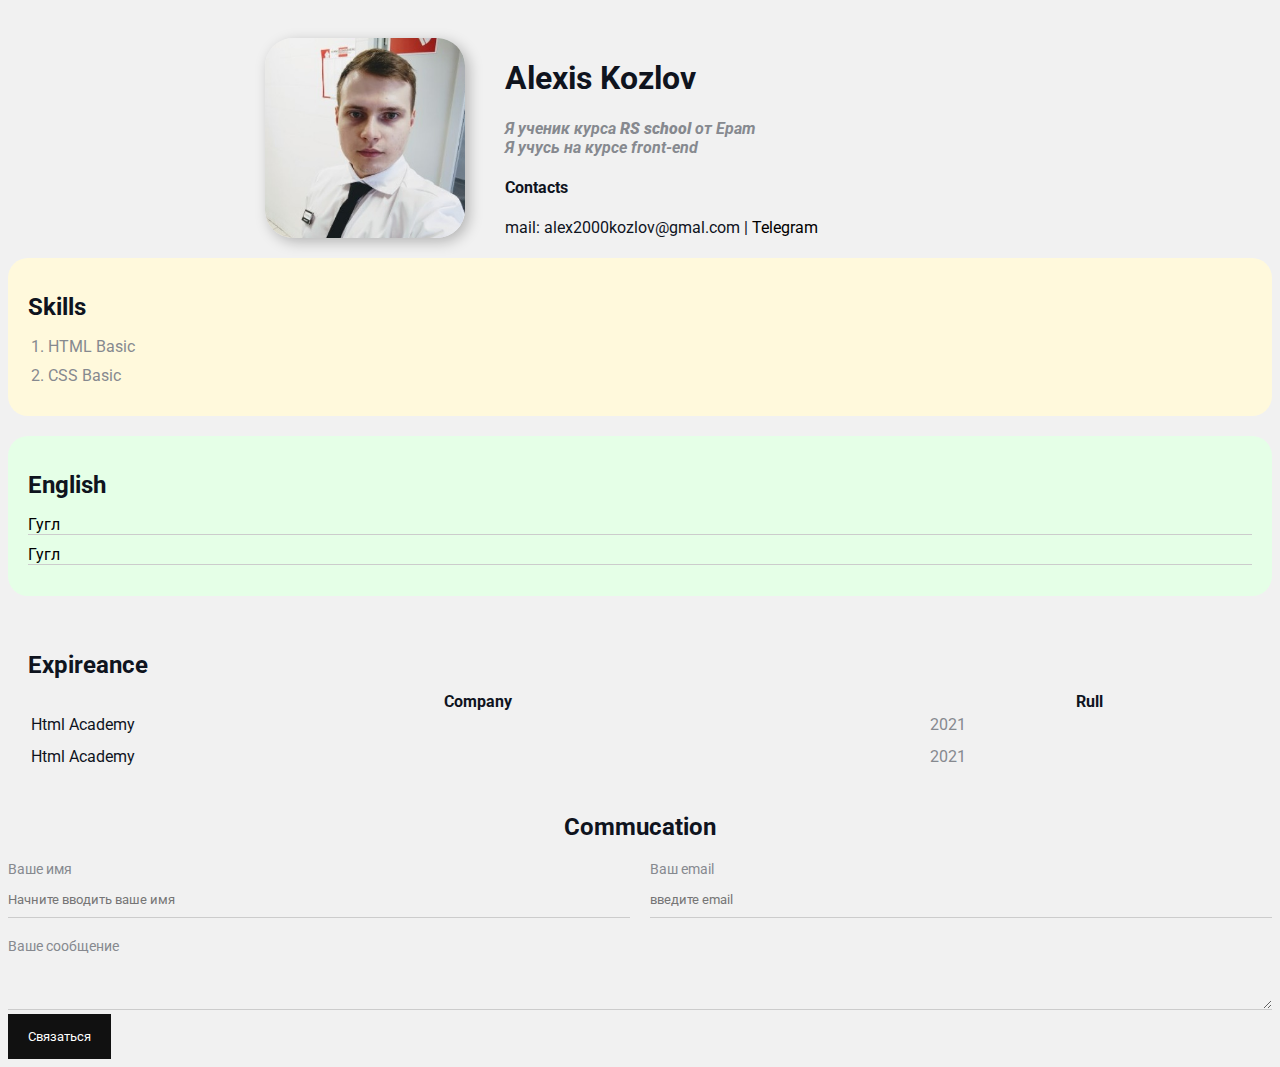
==== index.html @ 2faf7f41 "finish project" ====
<!DOCTYPE html>
<html lang="en">
<head>
    <meta charset="UTF-8">
    <meta http-equiv="X-UA-Compatible" content="IE=edge">
    <meta name="viewport" content="width=device-width, initial-scale=1.0">
    <link rel="stylesheet" href="style.css">  
    <title>Alexis Kozlov CV</title>
</head>
<body>
    <div class="container">
        <div class="info">
    <img class="aleximg" src="Alex.png" alt="photo">
    <div class="info-text">
            <h1> Alexis Kozlov </h1>
                    <p>Я ученик курса <strong>RS school</strong> от Epam</p>
                    <p>Я учусь на курсе front-end</p>

                    <h4>Contacts</h4>

    mail: alex2000kozlov@gmal.com
    |
<a href="https://t.me/alexiskozlov" target="_blank">Telegram</a>
</div>
                </div>
                </div>

<div class="card bg-yellow">
<h2>Skills</h2>
<ol class="list">
    <li>HTML Basic</li>
    <li>CSS Basic</li>
</ol>
</div>

<div class="card bg-green">
<h2>English</h2>
<ul class="link-list">
    <li>
        <a href="https://google.com">Гугл</a>
    </li>
    <li>
        <a href="https://google.com">Гугл</a>
    </li>
  </ul>
</div>
<div class="card">
<h2>Expireance</h2>
<table class="table">
    <tr>
        <th>
        Company
        </th>
        <th>
          Rull  
        </th>
    </tr>
    <tr>
        <td>Html Academy</td>
        <td>2021</td>
    </tr>
    <tr>
        <td>Html Academy</td>
        <td>2021</td>
    </tr>
</table>
</div>

<div class="contact">
<h2>Commucation</h2>
<div action="/">
    <div class="row">
        <div class="form-group">
        <label for="name">Ваше имя</label>
        <input type="text" id="name" placeholder="Начните вводить ваше имя">
    </div>
<div class="form-group">
    <label for="email">Ваш email</label>
    <input type="text" id="email" placeholder="введите email">
    </div>
</div>
    <div class="form-group">
        
    <label for="text">Ваше сообщение</label>

   <textarea id="text" rows="2"></textarea>
</div>
    <input  class="btn" type="submit" value="Связаться">
</form>
</div>
</div>

<div class="position">
    <div class="box"></div>
</div>
</body>
</html>
---- style.css ----
@import url('https://fonts.googleapis.com/css2?family=Roboto&display=swap');
/* *{
    padding: 0;
    margin: 0;
} */

body{
    background-color: #f1f1f1;
    color: #0f141e;

font-size: 16px;;
font-weight: normal;
font-family: 'Roboto', sans-serif;



/* font: normal 16px 'Roboto', sans-serif */
/* font-family:Verdana, Geneva, Tahoma, sans-serif; */
}

a {
    color: black;
    text-decoration: none;
}

a:hover {
    text-decoration: underline;
}

a:active{
    color:blue;
}

a:visited{
    color:grey;
}

.aleximg {
    width: 200px;
border-radius: 28px;
box-shadow: 4px 4px 14px rgba(0, 0, 0, 0.25);
}

.info {
    display: flex;
    margin-bottom: 20px;
}

@media(max-width: 700px){
    .info{
        text-align: center;
        display: block;
    }
}

.info-text{
    margin-left: 40px;
}

.margin-text h4{
    margin-bottom: 10px;
}
.info p{
    color: #86898f;
    margin: 0;
    font-style: italic;
    font-weight: bold;
    text-decoration: none;
    /* text-transform: uppercase; */
    /* letter-spacing: 5px; */
    /* word-spacing: 42px; */
}

/* box model */

.container{
    max-width: 750px;
    margin: auto;
    padding-top: 30px;
}


/* .social{ */
    /* background: green; */
    /* padding: 15px; */
    /* padding: 15px 40px; */
    /* padding: 15px 20px 25px 30px; */
    /* padding-top: 15px;
    padding-right: 20px;
    padding-bottom: 25px;
    padding-left: 30px;
    margin: 5px;

    border: 5px solid red;
    border-bottom-style:dotted;
    border-top-width: 15px;
    border-right-color: blue;
} */

/* .box-model > div{
    float: left;
    background: black;
    height: 200px;
    border: 4px solid red;
    width: 25%;
box-sizing: border-box;
} */

.bg-yellow{
    background: #fff9dc;
}
.bg-green{
    background: #e5ffe7;
}

.bg-red{
    background: #ffe5e5;
}


.card {
    padding: 15px 20px;
    margin-bottom: 20px;
    border-radius: 20px;
}

.info{
    margin-bottom: 20px;
}

.card h2{
    margin-bottom: 10px;
}

.list{
 padding: 0 20px;   

}

.list li{
    color: #86898f;
    margin-bottom: 10px;
}

.table{
    width: 100%;
}

.table td {
    padding-bottom: 10px;
}

.table td:nth-child(2) {
    color: #86898f;
}

/* .table tr:nth-child(odd){
background: red;
} */

.link-list{
    list-style: none;
    padding: 0;
}

.link-list li{
    margin-bottom: 10px;
    /* padding-bottom: 5px; */
    border-bottom: 1px solid #ccc
}

.contact h2{
text-align: center;
}

.form-group label{
 display:block;
 font-size: 14px;
 color: #86898f;   
}

.form-group input,
.form-group textarea{
    width: 100%;
    box-sizing: border-box;
    border: none;
    background: transparent;
    border-bottom: 1px solid #ccc;
    color: #000;
    padding: 15px 0 10px;
    outline: none;
    font-family: inherit;
}

.row {
    display: flex;
margin-bottom: 20px;
}

.row > .form-group{
    width: 50%;
    margin-right: 20px;
}

.row > .form-group:last-child{
    margin-right: 0;
}

.btn{
    background: #111;
    color: white;
    padding: 15px 20px;
    border: none;
    font-family: inherit;
    cursor: pointer;
}

.btn:hover{
    opacity: 0.9;
}

/* Position */

/* .position{
    position: relative;
border: 4px solid black;
margin-top: 40px;
padding: 20px;
height: 300px;
}

.box{
    position: fixed;
    bottom: 50px;
    /* top: 50px; */
    /* bottom: 0;
    right:0;
    width: 50px;
    height: 50px;
    background: lightcoral
} */ */
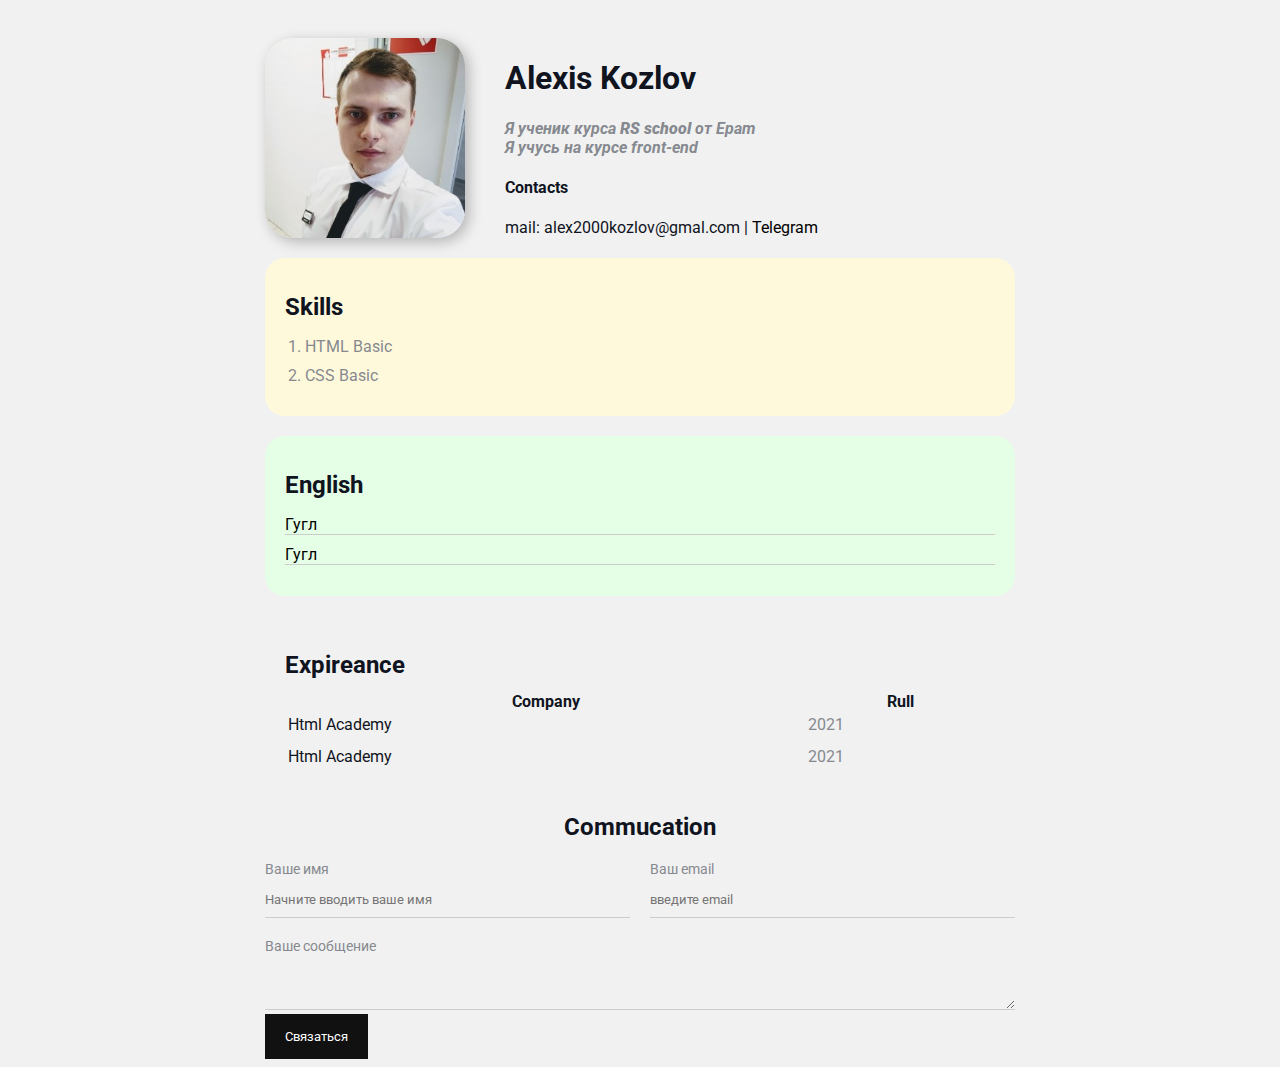
==== commit e842f7dd: "fix project" ====
--- a/index.html
+++ b/index.html
@@ -23,8 +23,7 @@
 <a href="https://t.me/alexiskozlov" target="_blank">Telegram</a>
 </div>
                 </div>
-                </div>
-
+            
 <div class="card bg-yellow">
 <h2>Skills</h2>
 <ol class="list">
--- a/style.css
+++ b/style.css
@@ -213,6 +213,7 @@
     border: none;
     font-family: inherit;
     cursor: pointer;
+    text-align: center;
 }
 
 .btn:hover{
@@ -238,4 +239,4 @@
     width: 50px;
     height: 50px;
     background: lightcoral
-} */ */+} */ 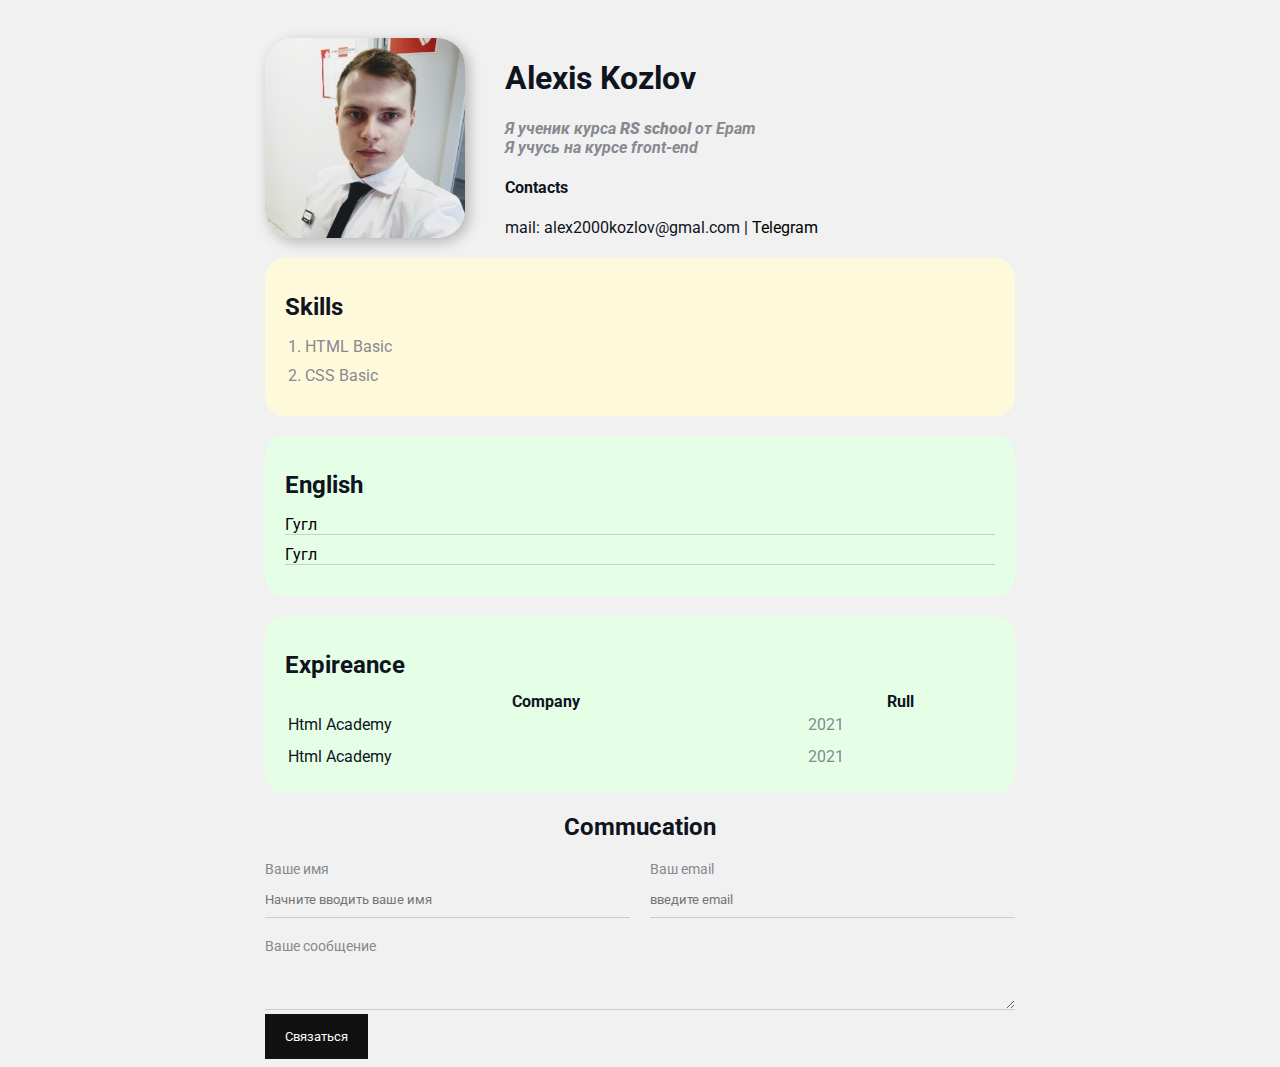
==== commit f047fd44: "fix: container with exp" ====
--- a/index.html
+++ b/index.html
@@ -43,7 +43,7 @@
     </li>
   </ul>
 </div>
-<div class="card">
+<div class="card bg-green">
 <h2>Expireance</h2>
 <table class="table">
     <tr>
